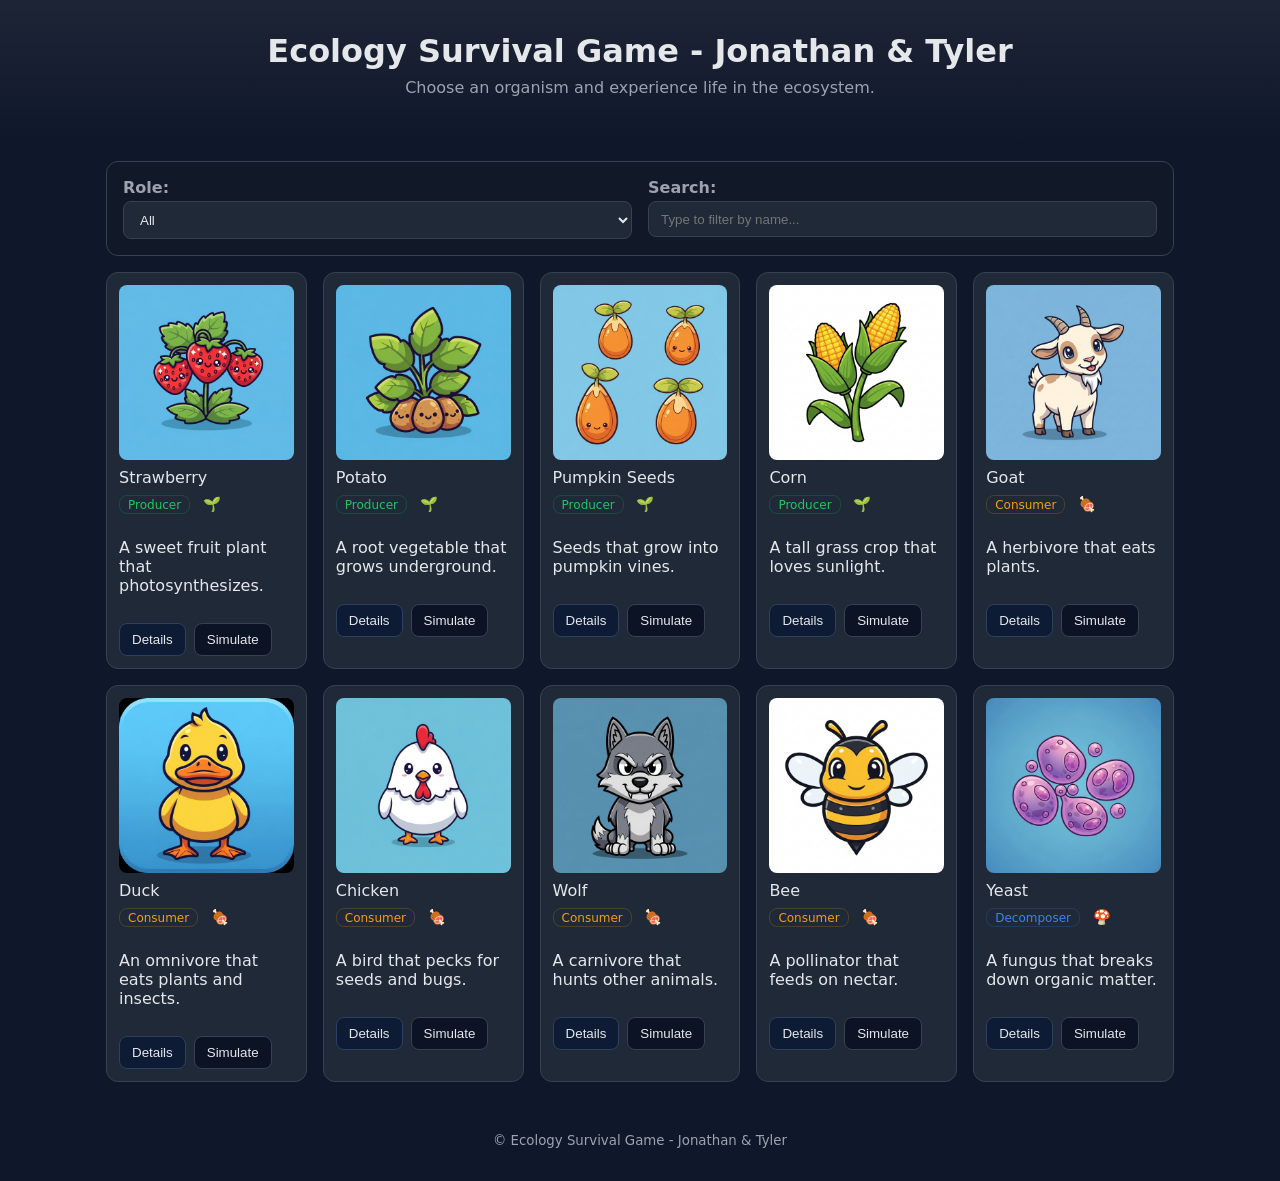
==== index.html @ 11d2c3f8 "Init" ====
<!DOCTYPE html>
<html lang="en">
<head>
  <meta charset="UTF-8" />
  <meta name="viewport" content="width=device-width, initial-scale=1" />
  <title>Ecology Survival Game</title>
  <link rel="stylesheet" href="styles.css" />
</head>
<body>
  <header class="site-header">
    <h1>Ecology Survival Game - Jonathan & Tyler</h1>
    <p>Choose an organism and experience life in the ecosystem.</p>
  </header>

  <main class="container">

    <section class="filters">
      <div class="filter-group">
        <label for="roleFilter"><strong>Role:</strong></label>
        <select id="roleFilter">
          <option value="all">All</option>
          <option value="Producer">Producer 🌱</option>
          <option value="Consumer">Consumer 🍖</option>
          <option value="Decomposer">Decomposer 🍄</option>
        </select>
      </div>
      <div class="filter-group">
        <label for="searchInput"><strong>Search:</strong></label>
        <input id="searchInput" type="text" placeholder="Type to filter by name..." />
      </div>
    </section>

    <section id="cardGrid" class="card-grid" aria-live="polite">
      <!-- Cards injected by script.js -->
    </section>

    <section id="detailPanel" class="detail-panel hidden">
      <button id="closeDetail" class="close-btn" aria-label="Close details">×</button>
      <div id="detailContent"><!-- Filled dynamically --></div>
    </section>
  </main>

  <footer class="site-footer">
    <small>© Ecology Survival Game - Jonathan & Tyler</small>
  </footer>

  <script src="script.js"></script>
</body>
</html>
---- styles.css ----
:root {
  --bg: #0f172a;
  --panel: #111827;
  --text: #e5e7eb;
  --muted: #9ca3af;
  --accent: #22c55e;
  --accent-2: #f59e0b;
  --accent-3: #3b82f6;
  --danger: #ef4444;
  --card: #1f2937;
  --border: #374151;
}

* { box-sizing: border-box; }
html, body { margin: 0; padding: 0; background: var(--bg); color: var(--text); font-family: system-ui, -apple-system, Segoe UI, Roboto, Ubuntu, Cantarell, 'Helvetica Neue', Arial, 'Noto Sans', 'Apple Color Emoji', 'Segoe UI Emoji'; }

.site-header { padding: 2rem 1rem; text-align: center; background: linear-gradient(180deg, rgba(255,255,255,0.06), rgba(255,255,255,0)); }
.site-header h1 { margin: 0; font-size: 2rem; }
.site-header p { margin-top: .5rem; color: var(--muted); }

.container { max-width: 1100px; margin: 0 auto; padding: 1rem; }

.filters {
  display: grid; grid-template-columns: repeat(auto-fit, minmax(240px, 1fr)); gap: 1rem;
  background: var(--panel); border: 1px solid var(--border); border-radius: .75rem; padding: 1rem;
}
.filter-group label { display: block; margin-bottom: .25rem; color: var(--muted); }
.filter-group select, .filter-group input {
  width: 100%; padding: .6rem .75rem; border-radius: .5rem; border: 1px solid var(--border);
  background: var(--card); color: var(--text);
}

.card-grid { display: grid; grid-template-columns: repeat(5, 1fr); gap: 1rem; margin-top: 1rem; }
.card {
  background: var(--card); border: 1px solid var(--border); border-radius: .75rem;
  padding: .75rem; display: flex; flex-direction: column; gap: .5rem; transition: transform .15s ease, box-shadow .15s ease;
}
.card:hover { transform: translateY(-3px); box-shadow: 0 8px 20px rgba(0,0,0,.35); }
.card img { width: 100%; aspect-ratio: 1 / 1; object-fit: contain; border-radius: .5rem; background: rgba(255,255,255,.03); }
.card .title { font-weight: 600; font-size: 1.05rem; }
.card .role { font-size: .9rem; color: var(--muted); }

.badge { display: inline-block; padding: .1rem .5rem; border-radius: .5rem; font-size: .75rem; border: 1px solid var(--border); }
.badge.producer { color: #22c55e; border-color: #22c55e33; }
.badge.consumer { color: #f59e0b; border-color: #f59e0b33; }
.badge.decomposer { color: #3b82f6; border-color: #3b82f633; }

.card .actions { display: flex; gap: .5rem; margin-top: .25rem; }
.button {
  padding: .5rem .75rem; border-radius: .5rem; border: 1px solid var(--border);
  background: #0b1324; color: var(--text); cursor: pointer; transition: background .15s ease, border-color .15s ease;
}
.button.primary { background: #0d1b34; border-color: #2f3f5e; }
.button:hover { background: #0f203e; border-color: #3c4f72; }
.button.danger { background: #3c1515; border-color: #6b1a1a; }
.button.danger:hover { background: #571b1b; }

.detail-panel {
  position: fixed; inset: 0; background: rgba(0,0,0,.55); display: grid; place-items: center; padding: 1rem;
}
.detail-panel .panel {
  background: var(--panel); border: 1px solid var(--border); border-radius: .75rem; max-width: 720px; width: 100%;
  padding: 1rem; display: grid; grid-template-columns: 1fr 1.3fr; gap: 1rem;
}
.detail-panel.hidden { display: none; }
.close-btn {
  position: absolute; top: 1rem; right: 1rem; font-size: 1.5rem; line-height: 1; background: transparent; color: var(--text);
  border: none; cursor: pointer;
}

.site-footer { padding: 2rem 1rem; text-align: center; color: var(--muted); }
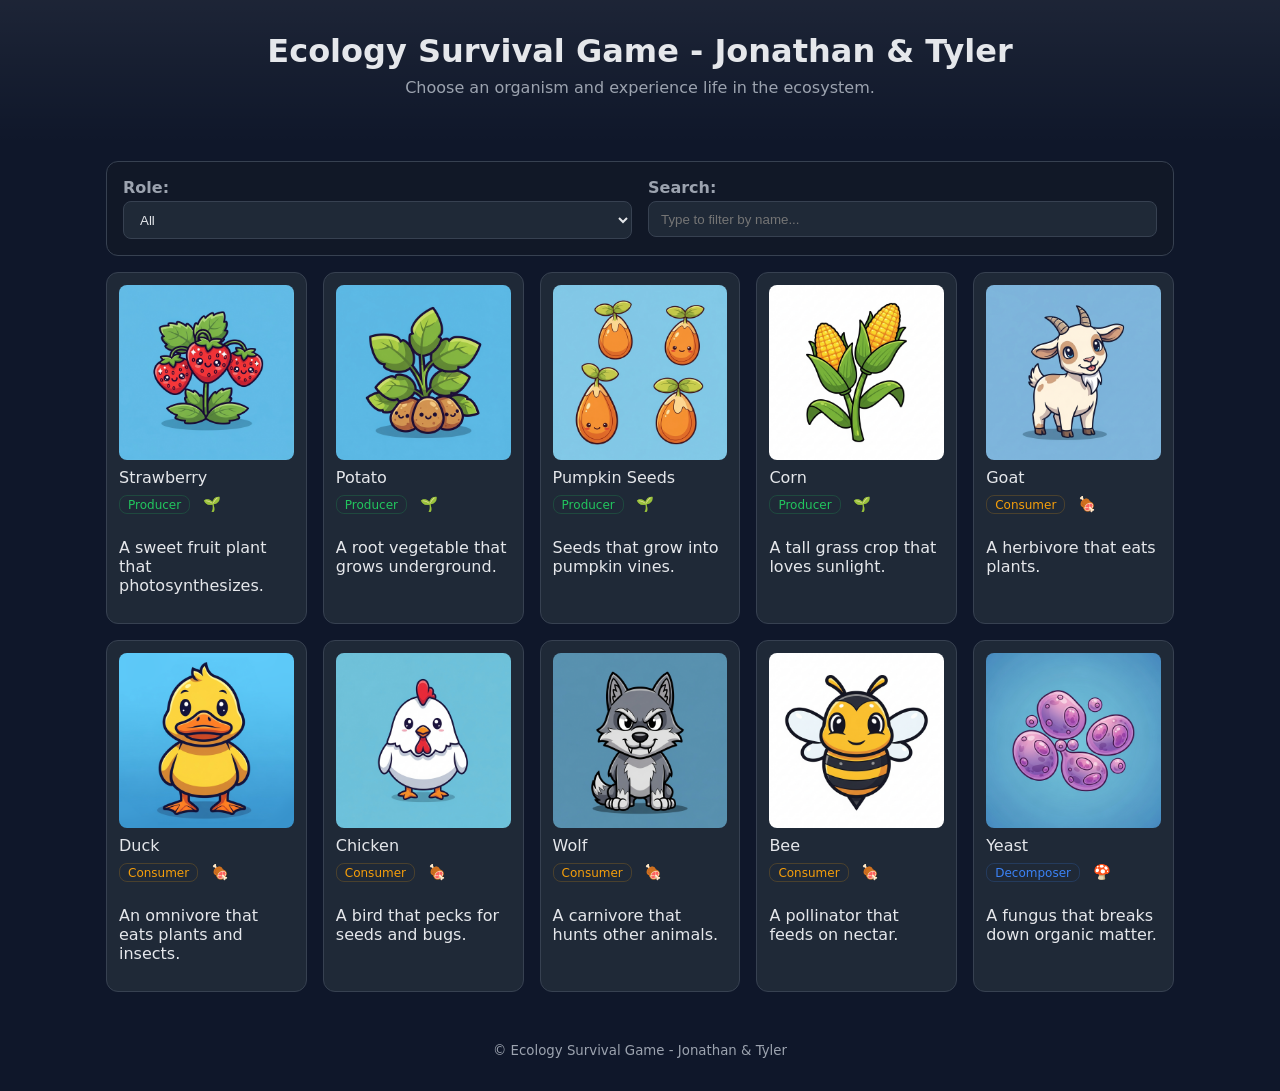
==== commit 0cb17a6e: "Update duck image and X button" ====
--- a/index.html
+++ b/index.html
@@ -35,7 +35,6 @@
     </section>
 
     <section id="detailPanel" class="detail-panel hidden">
-      <button id="closeDetail" class="close-btn" aria-label="Close details">×</button>
       <div id="detailContent"><!-- Filled dynamically --></div>
     </section>
   </main>
--- a/styles.css
+++ b/styles.css
@@ -33,9 +33,10 @@
 .card-grid { display: grid; grid-template-columns: repeat(5, 1fr); gap: 1rem; margin-top: 1rem; }
 .card {
   background: var(--card); border: 1px solid var(--border); border-radius: .75rem;
-  padding: .75rem; display: flex; flex-direction: column; gap: .5rem; transition: transform .15s ease, box-shadow .15s ease;
+  padding: .75rem; display: flex; flex-direction: column; gap: .5rem; transition: transform .15s ease, box-shadow .15s ease, border-color .15s ease;
+  cursor: pointer;
 }
-.card:hover { transform: translateY(-3px); box-shadow: 0 8px 20px rgba(0,0,0,.35); }
+.card:hover { transform: translateY(-3px); box-shadow: 0 8px 20px rgba(0,0,0,.35); border-color: #4b5563; }
 .card img { width: 100%; aspect-ratio: 1 / 1; object-fit: contain; border-radius: .5rem; background: rgba(255,255,255,.03); }
 .card .title { font-weight: 600; font-size: 1.05rem; }
 .card .role { font-size: .9rem; color: var(--muted); }
@@ -45,7 +46,6 @@
 .badge.consumer { color: #f59e0b; border-color: #f59e0b33; }
 .badge.decomposer { color: #3b82f6; border-color: #3b82f633; }
 
-.card .actions { display: flex; gap: .5rem; margin-top: .25rem; }
 .button {
   padding: .5rem .75rem; border-radius: .5rem; border: 1px solid var(--border);
   background: #0b1324; color: var(--text); cursor: pointer; transition: background .15s ease, border-color .15s ease;
@@ -60,12 +60,31 @@
 }
 .detail-panel .panel {
   background: var(--panel); border: 1px solid var(--border); border-radius: .75rem; max-width: 720px; width: 100%;
-  padding: 1rem; display: grid; grid-template-columns: 1fr 1.3fr; gap: 1rem;
+  padding: 1rem; display: grid; grid-template-columns: 1fr 1.3fr; gap: 1rem; position: relative;
 }
 .detail-panel.hidden { display: none; }
 .close-btn {
-  position: absolute; top: 1rem; right: 1rem; font-size: 1.5rem; line-height: 1; background: transparent; color: var(--text);
-  border: none; cursor: pointer;
+  position: absolute; top: -0.5rem; right: -0.5rem; 
+  width: 2.5rem; height: 2.5rem; 
+  background: var(--danger); 
+  color: white;
+  border: 2px solid var(--panel); 
+  border-radius: 50%; 
+  font-size: 1.25rem; 
+  font-weight: bold;
+  line-height: 1; 
+  cursor: pointer;
+  display: flex;
+  align-items: center;
+  justify-content: center;
+  transition: all 0.2s ease;
+  box-shadow: 0 2px 8px rgba(0,0,0,0.3);
+  z-index: 10;
+}
+.close-btn:hover {
+  background: #dc2626;
+  transform: scale(1.1);
+  box-shadow: 0 4px 12px rgba(239, 68, 68, 0.5);
 }
 
 .site-footer { padding: 2rem 1rem; text-align: center; color: var(--muted); }
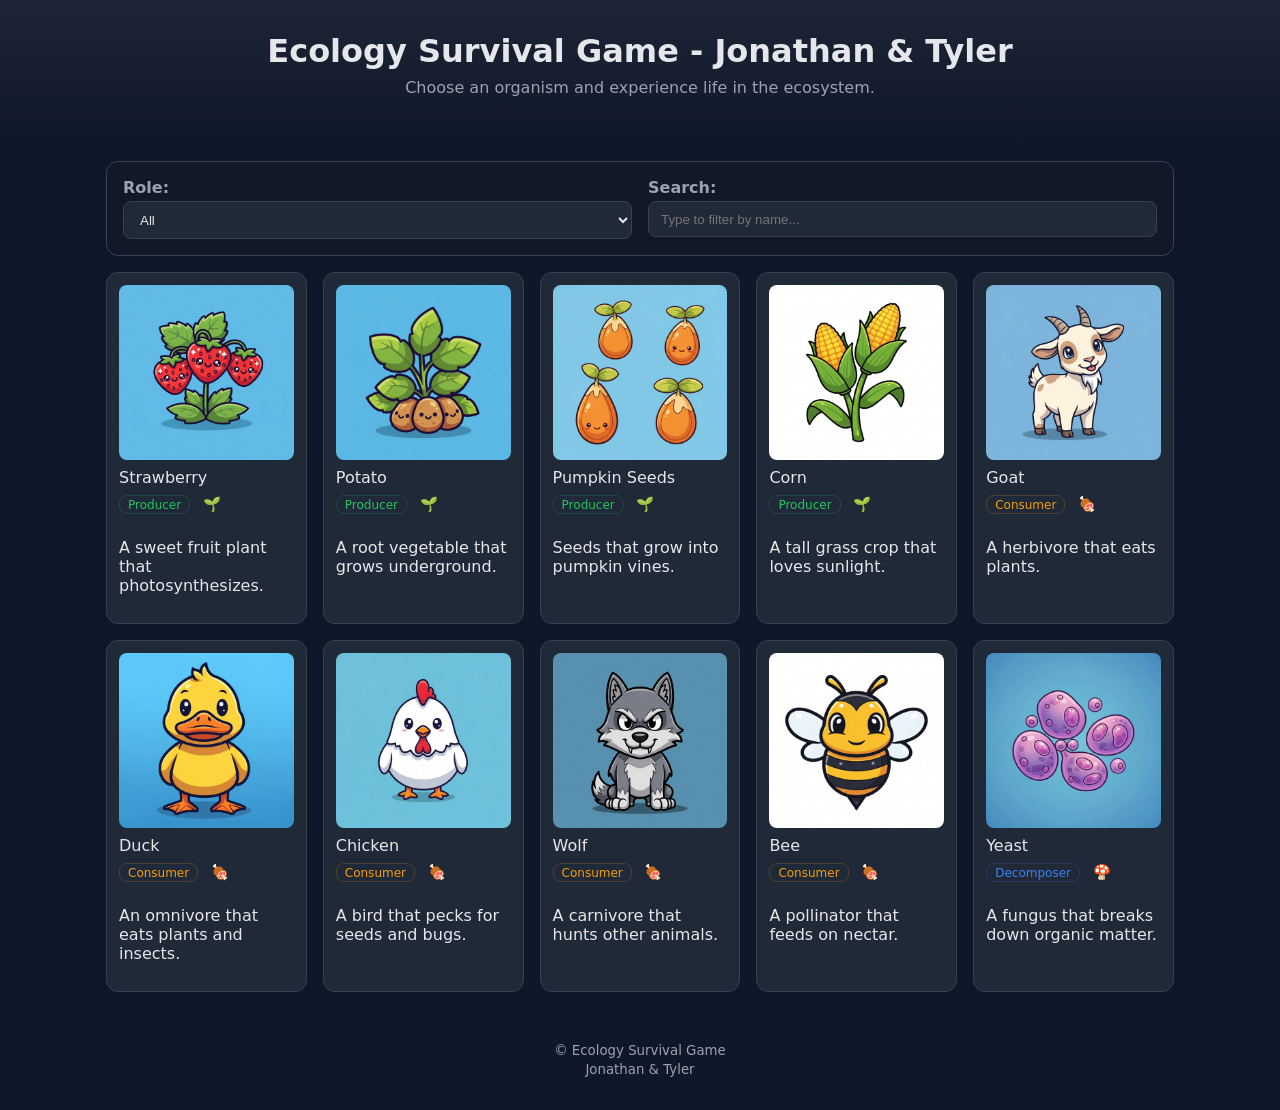
==== commit 2a3edad3: "Update index.html" ====
--- a/index.html
+++ b/index.html
@@ -40,7 +40,7 @@
   </main>
 
   <footer class="site-footer">
-    <small>© Ecology Survival Game - Jonathan & Tyler</small>
+    <small>© Ecology Survival Game<br>Jonathan & Tyler</small>
   </footer>
 
   <script src="script.js"></script>
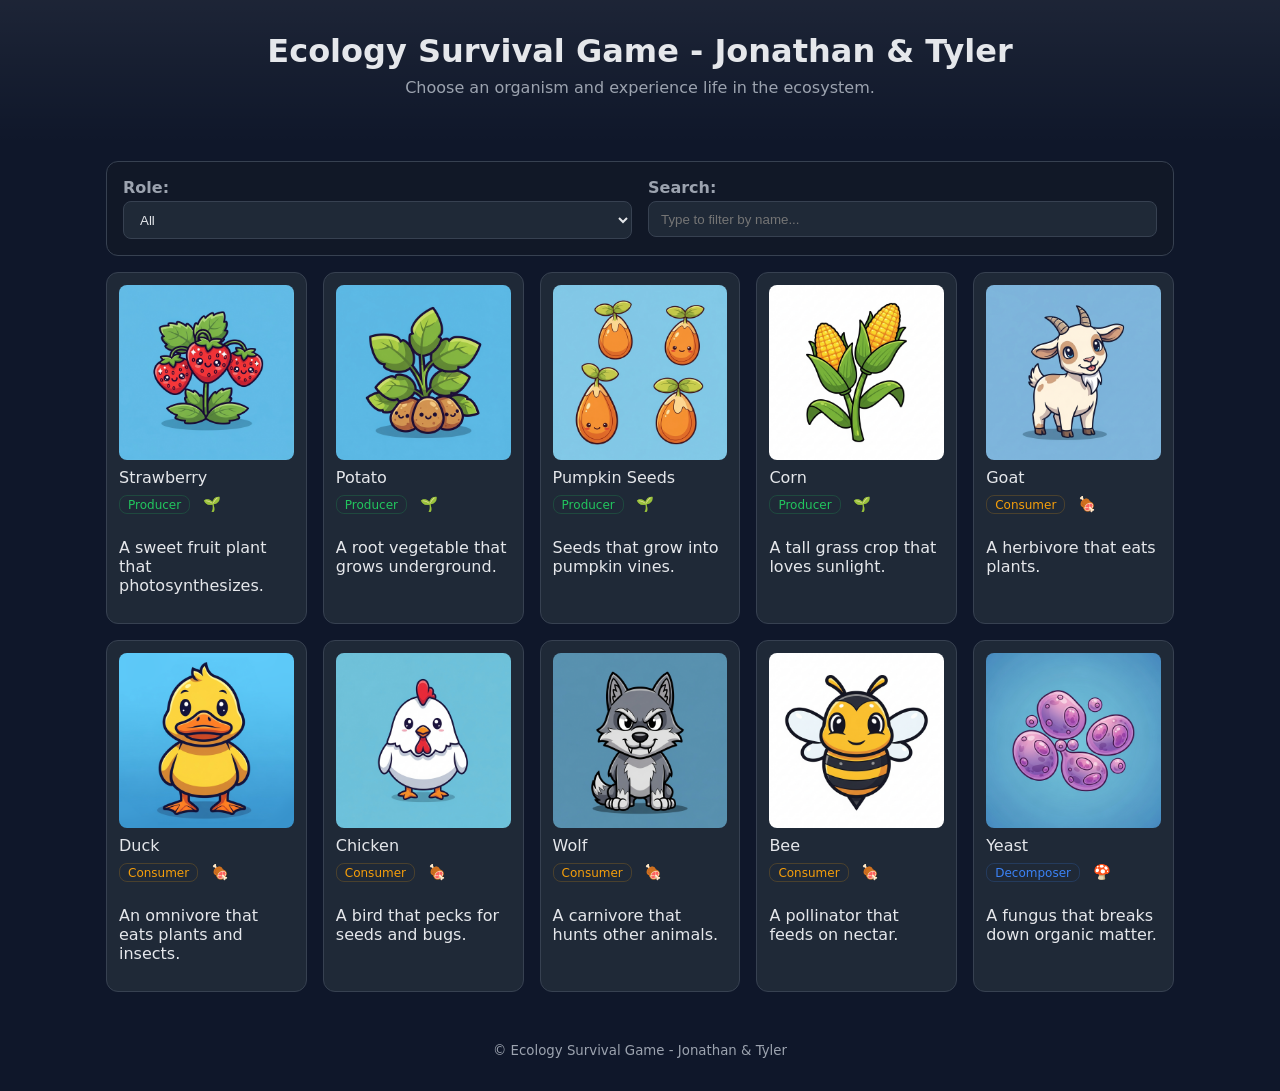
==== commit 3758e10b: "Adding ico" ====
--- a/index.html
+++ b/index.html
@@ -4,6 +4,7 @@
   <meta charset="UTF-8" />
   <meta name="viewport" content="width=device-width, initial-scale=1" />
   <title>Ecology Survival Game</title>
+  <link rel="icon" href="data:image/svg+xml,<svg xmlns=%22http://www.w3.org/2000/svg%22 viewBox=%220 0 100 100%22><text y=%22.9em%22 font-size=%2290%22>🌱</text></svg>">
   <link rel="stylesheet" href="styles.css" />
 </head>
 <body>
@@ -40,7 +41,7 @@
   </main>
 
   <footer class="site-footer">
-    <small>© Ecology Survival Game<br>Jonathan & Tyler</small>
+    <small>© Ecology Survival Game - Jonathan & Tyler</small>
   </footer>
 
   <script src="script.js"></script>
--- a/styles.css
+++ b/styles.css
@@ -30,11 +30,59 @@
   background: var(--card); color: var(--text);
 }
 
-.card-grid { display: grid; grid-template-columns: repeat(5, 1fr); gap: 1rem; margin-top: 1rem; }
+.card-grid { 
+  display: flex;
+  flex-wrap: wrap;
+  gap: 1rem; 
+  margin-top: 1rem;
+  justify-content: center;
+}
+
+/* Responsive card grid with center alignment for incomplete rows */
+@media (max-width: 1200px) {
+  .card-grid { 
+    /* Stays as flexbox with center alignment */
+  }
+}
+
+@media (max-width: 900px) {
+  .card-grid { 
+    /* Stays as flexbox with center alignment */
+  }
+}
+
+@media (max-width: 600px) {
+  .card-grid { 
+    /* Stays as flexbox with center alignment */
+  }
+}
 .card {
+  flex: 0 0 calc(20% - 0.8rem); /* 5 cards per row on large screens */
+  max-width: calc(20% - 0.8rem);
   background: var(--card); border: 1px solid var(--border); border-radius: .75rem;
   padding: .75rem; display: flex; flex-direction: column; gap: .5rem; transition: transform .15s ease, box-shadow .15s ease, border-color .15s ease;
   cursor: pointer;
+}
+
+@media (max-width: 1200px) {
+  .card {
+    flex: 0 0 calc(25% - 0.75rem); /* 4 cards per row */
+    max-width: calc(25% - 0.75rem);
+  }
+}
+
+@media (max-width: 900px) {
+  .card {
+    flex: 0 0 calc(33.333% - 0.667rem); /* 3 cards per row */
+    max-width: calc(33.333% - 0.667rem);
+  }
+}
+
+@media (max-width: 600px) {
+  .card {
+    flex: 0 0 calc(50% - 0.5rem); /* 2 cards per row */
+    max-width: calc(50% - 0.5rem);
+  }
 }
 .card:hover { transform: translateY(-3px); box-shadow: 0 8px 20px rgba(0,0,0,.35); border-color: #4b5563; }
 .card img { width: 100%; aspect-ratio: 1 / 1; object-fit: contain; border-radius: .5rem; background: rgba(255,255,255,.03); }
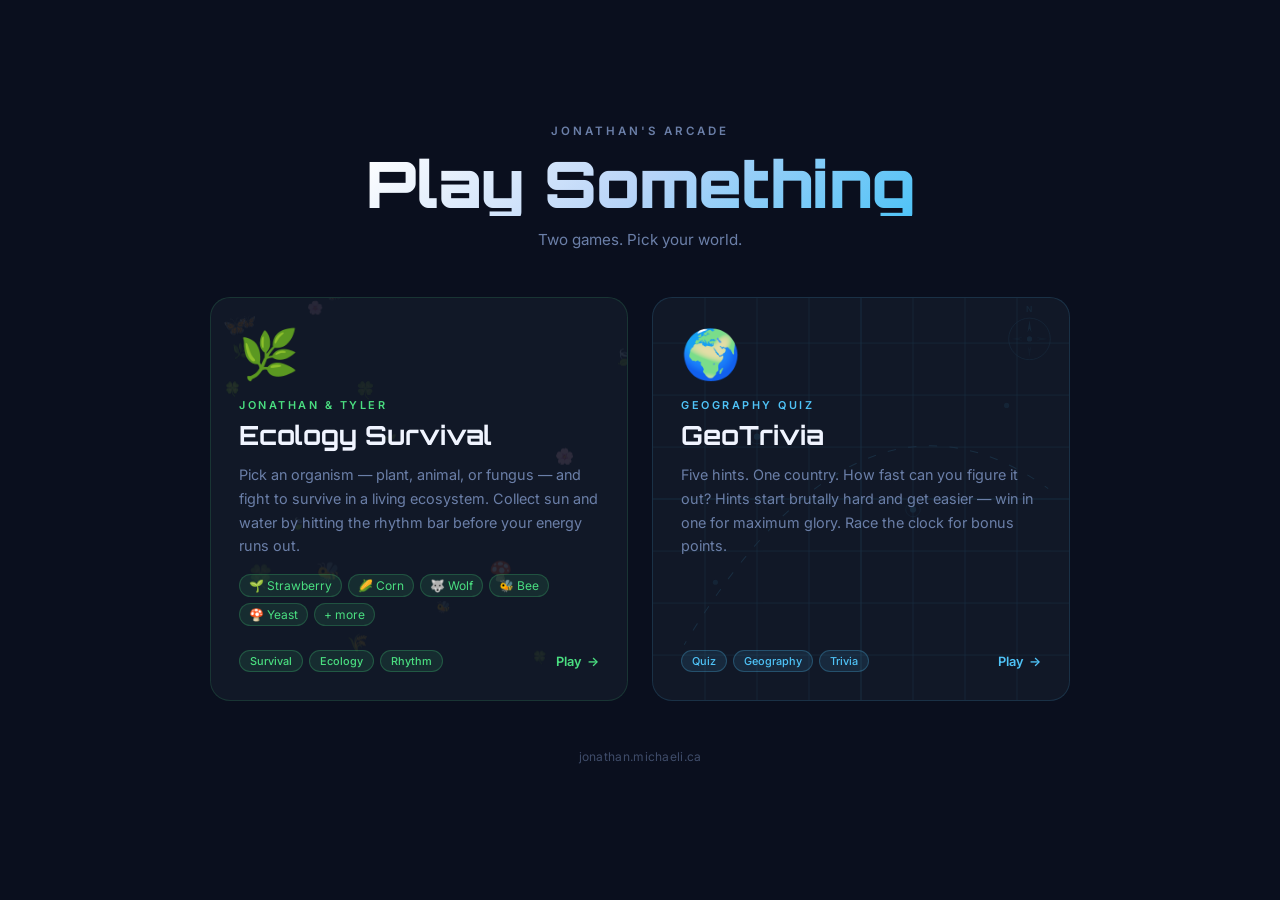
==== commit 6e58838f: "Create index.html" ====
--- a/index.html
+++ b/index.html
@@ -2,48 +2,431 @@
 <html lang="en">
 <head>
   <meta charset="UTF-8" />
-  <meta name="viewport" content="width=device-width, initial-scale=1" />
-  <title>Ecology Survival Game</title>
-  <link rel="icon" href="data:image/svg+xml,<svg xmlns=%22http://www.w3.org/2000/svg%22 viewBox=%220 0 100 100%22><text y=%22.9em%22 font-size=%2290%22>🌱</text></svg>">
-  <link rel="stylesheet" href="styles.css" />
+  <meta name="viewport" content="width=device-width, initial-scale=1.0" />
+  <title>Jonathan's Arcade</title>
+  <link rel="preconnect" href="https://fonts.googleapis.com" />
+  <link rel="preconnect" href="https://fonts.gstatic.com" crossorigin />
+  <link href="https://fonts.googleapis.com/css2?family=Orbitron:wght@700;900&family=Inter:wght@400;500;600&display=swap" rel="stylesheet" />
+  <style>
+    *, *::before, *::after { box-sizing: border-box; margin: 0; padding: 0; }
+
+    :root {
+      --bg:         #0a0f1e;
+      --bg-card:    #111827;
+      --border:     rgba(255,255,255,0.07);
+      --text:       #f0f4ff;
+      --muted:      #6b7fa8;
+      /* Ecology — leafy green */
+      --green:      #4ade80;
+      --green-dim:  rgba(74,222,128,0.10);
+      --green-glow: rgba(74,222,128,0.28);
+      /* GeoTrivia — cyan */
+      --cyan:       #4fc3f7;
+      --cyan-dim:   rgba(79,195,247,0.10);
+      --cyan-glow:  rgba(79,195,247,0.28);
+    }
+
+    html, body {
+      min-height: 100%;
+      background: var(--bg);
+      color: var(--text);
+      font-family: 'Inter', system-ui, sans-serif;
+      overflow-x: hidden;
+    }
+
+    /* Starfield */
+    body::before {
+      content: '';
+      position: fixed;
+      inset: 0;
+      background-image:
+        radial-gradient(1px 1px at 12% 18%, rgba(255,255,255,.55) 0%, transparent 0%),
+        radial-gradient(1px 1px at 34% 62%, rgba(255,255,255,.40) 0%, transparent 0%),
+        radial-gradient(1px 1px at 56%  9%, rgba(255,255,255,.60) 0%, transparent 0%),
+        radial-gradient(1px 1px at 78% 44%, rgba(255,255,255,.45) 0%, transparent 0%),
+        radial-gradient(1px 1px at 91% 77%, rgba(255,255,255,.50) 0%, transparent 0%),
+        radial-gradient(1px 1px at  7% 85%, rgba(255,255,255,.40) 0%, transparent 0%),
+        radial-gradient(1px 1px at 47% 32%, rgba(255,255,255,.35) 0%, transparent 0%),
+        radial-gradient(1px 1px at 23% 50%, rgba(255,255,255,.50) 0%, transparent 0%),
+        radial-gradient(1px 1px at 67% 88%, rgba(255,255,255,.40) 0%, transparent 0%),
+        radial-gradient(1px 1px at 88% 14%, rgba(255,255,255,.55) 0%, transparent 0%),
+        radial-gradient(1px 1px at  3% 30%, rgba(255,255,255,.30) 0%, transparent 0%),
+        radial-gradient(1px 1px at 52% 72%, rgba(255,255,255,.45) 0%, transparent 0%),
+        radial-gradient(1.5px 1.5px at 40%  5%, rgba(255,255,255,.70) 0%, transparent 0%),
+        radial-gradient(1.5px 1.5px at 80% 60%, rgba(255,255,255,.60) 0%, transparent 0%);
+      pointer-events: none;
+      z-index: 0;
+    }
+
+    /* Layout */
+    .page {
+      position: relative;
+      z-index: 1;
+      min-height: 100vh;
+      display: flex;
+      flex-direction: column;
+      align-items: center;
+      justify-content: center;
+      padding: 48px 20px 60px;
+      gap: 48px;
+      animation: fadein 0.7s ease both;
+    }
+    @keyframes fadein {
+      from { opacity: 0; transform: translateY(16px); }
+      to   { opacity: 1; transform: translateY(0); }
+    }
+
+    /* Header */
+    .header { text-align: center; }
+    .header-eyebrow {
+      font-size: 0.72rem;
+      font-weight: 600;
+      letter-spacing: 3px;
+      text-transform: uppercase;
+      color: var(--muted);
+      margin-bottom: 14px;
+    }
+    .site-title {
+      font-family: 'Orbitron', sans-serif;
+      font-weight: 900;
+      font-size: clamp(2.2rem, 7vw, 4rem);
+      letter-spacing: -1px;
+      line-height: 1;
+      background: linear-gradient(135deg, #ffffff 0%, #b8d4f8 50%, var(--cyan) 100%);
+      -webkit-background-clip: text;
+      -webkit-text-fill-color: transparent;
+      background-clip: text;
+    }
+    .header-sub {
+      margin-top: 14px;
+      font-size: 0.95rem;
+      color: var(--muted);
+    }
+
+    /* Grid */
+    .games-grid {
+      display: grid;
+      grid-template-columns: repeat(auto-fit, minmax(300px, 1fr));
+      gap: 24px;
+      width: 100%;
+      max-width: 860px;
+    }
+
+    /* Card */
+    .game-card {
+      position: relative;
+      border-radius: 20px;
+      border: 1px solid var(--border);
+      background: var(--bg-card);
+      overflow: hidden;
+      text-decoration: none;
+      color: inherit;
+      display: flex;
+      flex-direction: column;
+      min-height: 400px;
+      transition: transform 0.25s ease, border-color 0.25s ease, box-shadow 0.25s ease;
+    }
+    .game-card:hover  { transform: translateY(-6px); }
+    .game-card:focus  { outline: 2px solid var(--cyan); outline-offset: 3px; }
+
+    .card-eco { border-color: rgba(74,222,128,0.15); }
+    .card-eco:hover {
+      border-color: var(--green-glow);
+      box-shadow: 0 0 60px rgba(74,222,128,0.12), 0 20px 40px rgba(0,0,0,0.5);
+    }
+    .card-geo { border-color: rgba(79,195,247,0.15); }
+    .card-geo:hover {
+      border-color: var(--cyan-glow);
+      box-shadow: 0 0 60px rgba(79,195,247,0.12), 0 20px 40px rgba(0,0,0,0.5);
+    }
+
+    /* Animated card backgrounds */
+    .card-bg {
+      position: absolute;
+      inset: 0;
+      overflow: hidden;
+    }
+    .card-bg canvas,
+    .card-bg svg { width: 100%; height: 100%; }
+
+    /* Ecology bg canvas */
+    #eco-canvas { opacity: 0.15; }
+
+    /* GeoTrivia bg svg */
+    .card-geo .card-bg svg { opacity: 0.12; }
+
+    /* Card content */
+    .card-content {
+      position: relative;
+      z-index: 2;
+      padding: 32px 28px 28px;
+      display: flex;
+      flex-direction: column;
+      flex: 1;
+    }
+    .card-icon {
+      font-size: 3rem;
+      line-height: 1;
+      margin-bottom: 20px;
+      display: block;
+    }
+    .card-label {
+      font-size: 0.68rem;
+      font-weight: 600;
+      letter-spacing: 2.5px;
+      text-transform: uppercase;
+      margin-bottom: 8px;
+    }
+    .card-eco .card-label { color: var(--green); }
+    .card-geo .card-label { color: var(--cyan); }
+
+    .card-title {
+      font-family: 'Orbitron', sans-serif;
+      font-weight: 700;
+      font-size: clamp(1.3rem, 3.5vw, 1.65rem);
+      line-height: 1.1;
+      margin-bottom: 14px;
+    }
+    .card-desc {
+      font-size: 0.9rem;
+      color: var(--muted);
+      line-height: 1.65;
+      flex: 1;
+    }
+
+    /* Organism preview strip */
+    .org-strip {
+      display: flex;
+      gap: 6px;
+      margin: 16px 0 0;
+      flex-wrap: wrap;
+    }
+    .org-chip {
+      font-size: 0.75rem;
+      padding: 3px 9px;
+      border-radius: 20px;
+      background: var(--green-dim);
+      border: 1px solid rgba(74,222,128,0.22);
+      color: var(--green);
+    }
+
+    .card-footer {
+      margin-top: 24px;
+      display: flex;
+      align-items: center;
+      justify-content: space-between;
+    }
+    .card-tags { display: flex; gap: 6px; flex-wrap: wrap; }
+    .tag {
+      font-size: 0.68rem;
+      font-weight: 500;
+      padding: 3px 10px;
+      border-radius: 20px;
+      border: 1px solid;
+    }
+    .card-eco .tag { background: var(--green-dim); color: var(--green); border-color: rgba(74,222,128,0.25); }
+    .card-geo .tag { background: var(--cyan-dim);  color: var(--cyan);  border-color: rgba(79,195,247,0.25); }
+
+    .card-cta {
+      font-size: 0.8rem;
+      font-weight: 600;
+      display: flex;
+      align-items: center;
+      gap: 5px;
+      white-space: nowrap;
+      transition: gap 0.2s;
+    }
+    .card-eco .card-cta { color: var(--green); }
+    .card-geo .card-cta { color: var(--cyan); }
+    .game-card:hover .card-cta { gap: 9px; }
+
+    /* Footer */
+    .site-footer {
+      font-size: 0.75rem;
+      color: var(--muted);
+      text-align: center;
+      opacity: 0.55;
+      letter-spacing: 0.3px;
+    }
+
+    /* Responsive */
+    @media (max-width: 480px) {
+      .page { padding: 36px 16px 48px; gap: 32px; }
+      .games-grid { grid-template-columns: 1fr; }
+      .game-card { min-height: 340px; }
+      .card-content { padding: 24px 20px 20px; }
+    }
+    @media (prefers-reduced-motion: reduce) {
+      .page { animation: none; }
+      .game-card { transition: none; }
+    }
+  </style>
 </head>
 <body>
-  <header class="site-header">
-    <h1>Ecology Survival Game - Jonathan & Tyler</h1>
-    <p>Choose an organism and experience life in the ecosystem.</p>
+
+<div class="page">
+
+  <header class="header">
+    <p class="header-eyebrow">Jonathan's Arcade</p>
+    <h1 class="site-title">Play Something</h1>
+    <p class="header-sub">Two games. Pick your world.</p>
   </header>
 
-  <main class="container">
-
-    <section class="filters">
-      <div class="filter-group">
-        <label for="roleFilter"><strong>Role:</strong></label>
-        <select id="roleFilter">
-          <option value="all">All</option>
-          <option value="Producer">Producer 🌱</option>
-          <option value="Consumer">Consumer 🍖</option>
-          <option value="Decomposer">Decomposer 🍄</option>
-        </select>
+  <main class="games-grid">
+
+    <!-- Ecology Survival Game -->
+    <a class="game-card card-eco" href="/GameOfLife" aria-label="Play Ecology Survival Game">
+      <div class="card-bg">
+        <canvas id="eco-canvas"></canvas>
       </div>
-      <div class="filter-group">
-        <label for="searchInput"><strong>Search:</strong></label>
-        <input id="searchInput" type="text" placeholder="Type to filter by name..." />
+      <div class="card-content">
+        <span class="card-icon" aria-hidden="true">🌿</span>
+        <span class="card-label">Jonathan &amp; Tyler</span>
+        <h2 class="card-title">Ecology Survival</h2>
+        <p class="card-desc">
+          Pick an organism — plant, animal, or fungus — and fight to survive
+          in a living ecosystem. Collect sun and water by hitting the rhythm
+          bar before your energy runs out.
+        </p>
+        <div class="org-strip" aria-label="Playable organisms">
+          <span class="org-chip">🌱 Strawberry</span>
+          <span class="org-chip">🌽 Corn</span>
+          <span class="org-chip">🐺 Wolf</span>
+          <span class="org-chip">🐝 Bee</span>
+          <span class="org-chip">🍄 Yeast</span>
+          <span class="org-chip">+ more</span>
+        </div>
+        <div class="card-footer">
+          <div class="card-tags">
+            <span class="tag">Survival</span>
+            <span class="tag">Ecology</span>
+            <span class="tag">Rhythm</span>
+          </div>
+          <span class="card-cta">Play <span aria-hidden="true">→</span></span>
+        </div>
       </div>
-    </section>
-
-    <section id="cardGrid" class="card-grid" aria-live="polite">
-      <!-- Cards injected by script.js -->
-    </section>
-
-    <section id="detailPanel" class="detail-panel hidden">
-      <div id="detailContent"><!-- Filled dynamically --></div>
-    </section>
+    </a>
+
+    <!-- GeoTrivia -->
+    <a class="game-card card-geo" href="/GeoTrivia" aria-label="Play GeoTrivia">
+      <div class="card-bg">
+        <svg viewBox="0 0 400 400" xmlns="http://www.w3.org/2000/svg" preserveAspectRatio="xMidYMid slice">
+          <line x1="0" y1="50"  x2="400" y2="50"  stroke="#4fc3f7" stroke-width="0.6"/>
+          <line x1="0" y1="100" x2="400" y2="100" stroke="#4fc3f7" stroke-width="0.6"/>
+          <line x1="0" y1="150" x2="400" y2="150" stroke="#4fc3f7" stroke-width="0.6"/>
+          <line x1="0" y1="200" x2="400" y2="200" stroke="#4fc3f7" stroke-width="1"/>
+          <line x1="0" y1="250" x2="400" y2="250" stroke="#4fc3f7" stroke-width="0.6"/>
+          <line x1="0" y1="300" x2="400" y2="300" stroke="#4fc3f7" stroke-width="0.6"/>
+          <line x1="0" y1="350" x2="400" y2="350" stroke="#4fc3f7" stroke-width="0.6"/>
+          <line x1="50"  y1="0" x2="50"  y2="400" stroke="#4fc3f7" stroke-width="0.6"/>
+          <line x1="100" y1="0" x2="100" y2="400" stroke="#4fc3f7" stroke-width="0.6"/>
+          <line x1="150" y1="0" x2="150" y2="400" stroke="#4fc3f7" stroke-width="0.6"/>
+          <line x1="200" y1="0" x2="200" y2="400" stroke="#4fc3f7" stroke-width="1"/>
+          <line x1="250" y1="0" x2="250" y2="400" stroke="#4fc3f7" stroke-width="0.6"/>
+          <line x1="300" y1="0" x2="300" y2="400" stroke="#4fc3f7" stroke-width="0.6"/>
+          <line x1="350" y1="0" x2="350" y2="400" stroke="#4fc3f7" stroke-width="0.6"/>
+          <path d="M 30 340 Q 200 60 380 190" fill="none" stroke="#4fc3f7" stroke-width="1" stroke-dasharray="8 12">
+            <animate attributeName="stroke-dashoffset" from="0" to="-80" dur="6s" repeatCount="indefinite"/>
+          </path>
+          <circle cx="100" cy="140" r="3" fill="#4fc3f7" opacity="0.8"/>
+          <circle cx="100" cy="140" r="7" fill="none" stroke="#4fc3f7" stroke-width="0.8" opacity="0.5"/>
+          <circle cx="250" cy="210" r="3" fill="#4fc3f7" opacity="0.8"/>
+          <circle cx="250" cy="210" r="7" fill="none" stroke="#4fc3f7" stroke-width="0.8" opacity="0.5"/>
+          <circle cx="340" cy="110" r="2.5" fill="#4fc3f7" opacity="0.6"/>
+          <circle cx="60"  cy="280" r="2.5" fill="#4fc3f7" opacity="0.6"/>
+          <g transform="translate(362,46)" opacity="0.7">
+            <circle r="20" fill="none" stroke="#4fc3f7" stroke-width="0.8"/>
+            <polygon points="0,-18 2,-6 0,-10 -2,-6" fill="#4fc3f7"/>
+            <polygon points="0,18 2,6 0,10 -2,6"    fill="#4fc3f7" opacity="0.4"/>
+            <polygon points="-18,0 -6,2 -10,0 -6,-2" fill="#4fc3f7" opacity="0.4"/>
+            <polygon points="18,0 6,2 10,0 6,-2"    fill="#4fc3f7" opacity="0.4"/>
+            <circle r="2.5" fill="#4fc3f7"/>
+            <text y="-26" text-anchor="middle" font-size="8" font-family="Inter,sans-serif" fill="#4fc3f7" font-weight="600">N</text>
+          </g>
+        </svg>
+      </div>
+      <div class="card-content">
+        <span class="card-icon" aria-hidden="true">🌍</span>
+        <span class="card-label">Geography Quiz</span>
+        <h2 class="card-title">GeoTrivia</h2>
+        <p class="card-desc">
+          Five hints. One country. How fast can you figure it out?
+          Hints start brutally hard and get easier — win in one for
+          maximum glory. Race the clock for bonus points.
+        </p>
+        <div class="card-footer">
+          <div class="card-tags">
+            <span class="tag">Quiz</span>
+            <span class="tag">Geography</span>
+            <span class="tag">Trivia</span>
+          </div>
+          <span class="card-cta">Play <span aria-hidden="true">→</span></span>
+        </div>
+      </div>
+    </a>
+
   </main>
 
-  <footer class="site-footer">
-    <small>© Ecology Survival Game - Jonathan & Tyler</small>
-  </footer>
-
-  <script src="script.js"></script>
+  <footer class="site-footer">jonathan.michaeli.ca</footer>
+
+</div>
+
+<script>
+// Ecology card background — floating organisms drifting upward
+(function () {
+  const canvas = document.getElementById('eco-canvas');
+  if (!canvas) return;
+
+  const ctx   = canvas.getContext('2d');
+  const emojis = ['🌱','🌿','🍃','🌸','🍄','🐝','🌾','🦋','🍀'];
+  let W, H, particles;
+
+  function resize() {
+    const r = canvas.parentElement.getBoundingClientRect();
+    W = canvas.width  = Math.round(r.width);
+    H = canvas.height = Math.round(r.height);
+    particles = Array.from({ length: 18 }, () => makeParticle(true));
+  }
+
+  function makeParticle(randomY) {
+    return {
+      x:     Math.random() * W,
+      y:     randomY ? Math.random() * H : H + 20,
+      size:  10 + Math.random() * 14,
+      speed: 0.25 + Math.random() * 0.45,
+      drift: (Math.random() - 0.5) * 0.3,
+      emoji: emojis[Math.floor(Math.random() * emojis.length)],
+      alpha: 0.4 + Math.random() * 0.5,
+    };
+  }
+
+  function draw() {
+    ctx.clearRect(0, 0, W, H);
+    particles.forEach(p => {
+      ctx.globalAlpha = p.alpha;
+      ctx.font = `${p.size}px serif`;
+      ctx.fillText(p.emoji, p.x, p.y);
+    });
+    ctx.globalAlpha = 1;
+  }
+
+  function tick() {
+    particles.forEach((p, i) => {
+      p.y     -= p.speed;
+      p.x     += p.drift;
+      if (p.y < -30) particles[i] = makeParticle(false);
+    });
+    draw();
+    requestAnimationFrame(tick);
+  }
+
+  resize();
+  tick();
+
+  let t;
+  window.addEventListener('resize', () => { clearTimeout(t); t = setTimeout(resize, 200); });
+})();
+</script>
+
 </body>
-</html>+</html>
